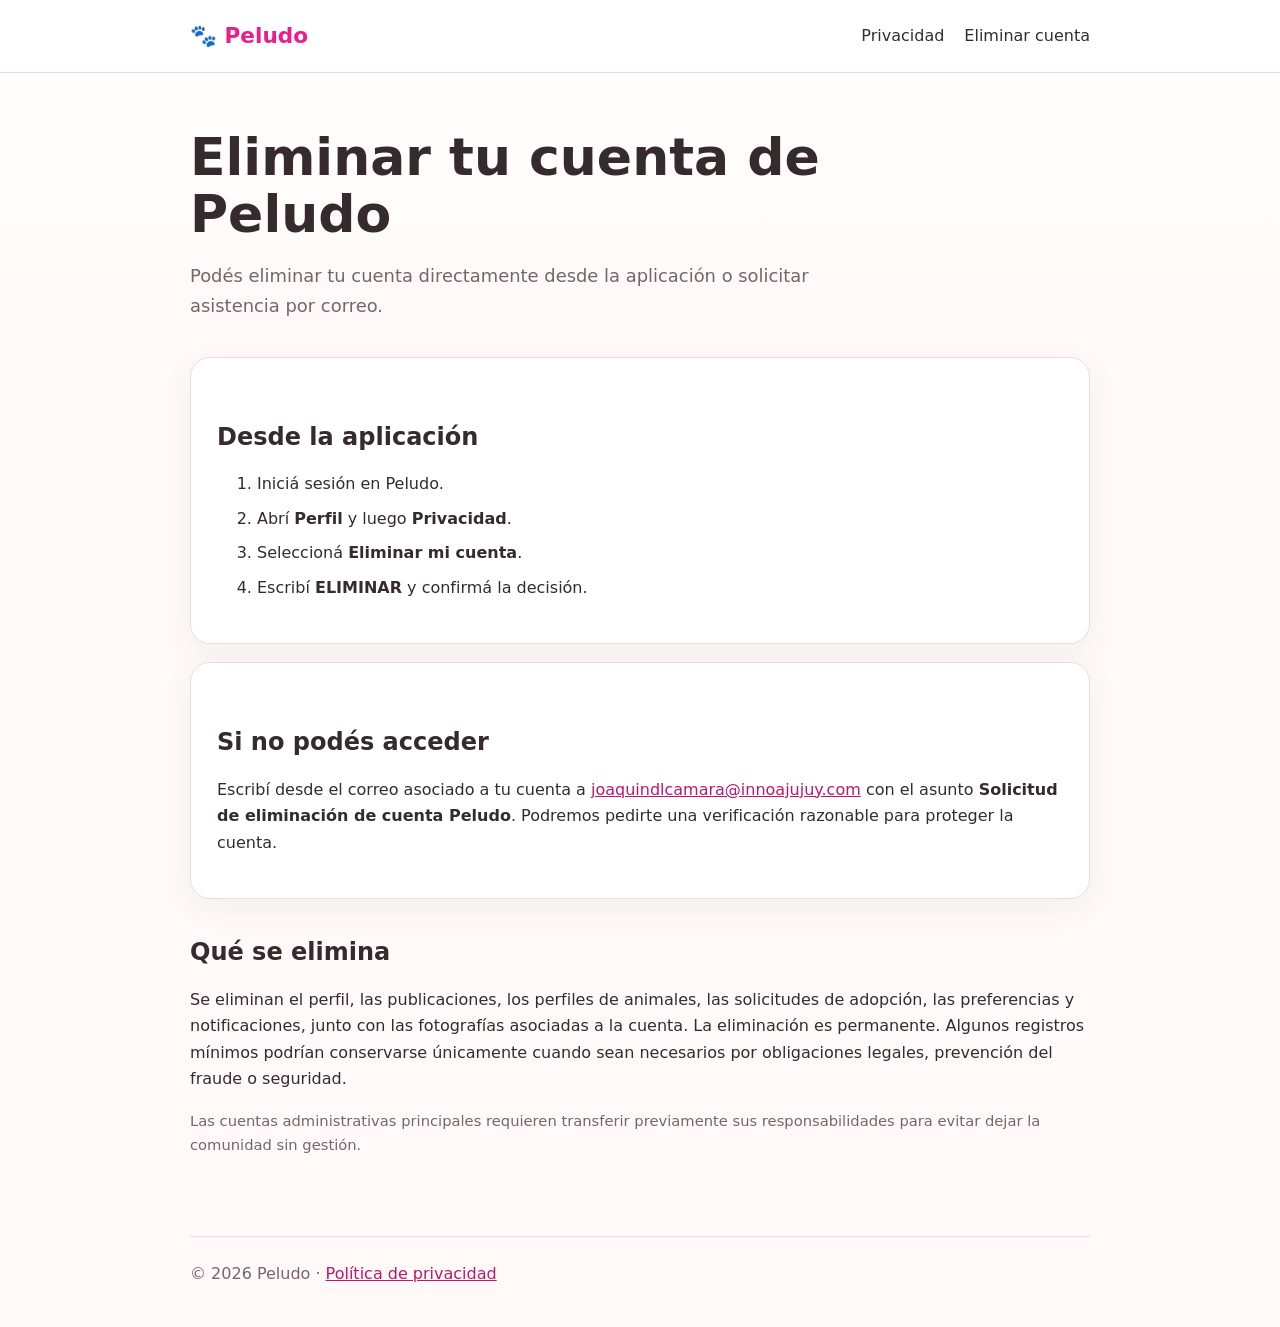
==== delete-account.html @ 45cc85f6 "Publicar privacidad y eliminacion de cuenta" ====
<!doctype html>
<html lang="es">
<head>
  <meta charset="utf-8">
  <meta name="viewport" content="width=device-width, initial-scale=1">
  <meta name="description" content="Cómo eliminar una cuenta y sus datos de Peludo.">
  <title>Eliminar cuenta · Peludo</title>
  <link rel="stylesheet" href="styles.css">
</head>
<body>
  <header><div class="bar"><a class="brand" href="index.html">🐾 Peludo</a><nav><a href="privacy.html">Privacidad</a><a href="delete-account.html">Eliminar cuenta</a></nav></div></header>
  <main>
    <div class="hero"><h1>Eliminar tu cuenta de Peludo</h1><p class="lead">Podés eliminar tu cuenta directamente desde la aplicación o solicitar asistencia por correo.</p></div>

    <section class="card">
      <h2>Desde la aplicación</h2>
      <ol>
        <li>Iniciá sesión en Peludo.</li>
        <li>Abrí <strong>Perfil</strong> y luego <strong>Privacidad</strong>.</li>
        <li>Seleccioná <strong>Eliminar mi cuenta</strong>.</li>
        <li>Escribí <strong>ELIMINAR</strong> y confirmá la decisión.</li>
      </ol>
    </section>

    <section class="card">
      <h2>Si no podés acceder</h2>
      <p>Escribí desde el correo asociado a tu cuenta a <a href="mailto:joaquindlcamara@innoajujuy.com?subject=Solicitud%20de%20eliminación%20de%20cuenta%20Peludo">joaquindlcamara@innoajujuy.com</a> con el asunto <strong>Solicitud de eliminación de cuenta Peludo</strong>. Podremos pedirte una verificación razonable para proteger la cuenta.</p>
    </section>

    <h2>Qué se elimina</h2>
    <p>Se eliminan el perfil, las publicaciones, los perfiles de animales, las solicitudes de adopción, las preferencias y notificaciones, junto con las fotografías asociadas a la cuenta. La eliminación es permanente. Algunos registros mínimos podrían conservarse únicamente cuando sean necesarios por obligaciones legales, prevención del fraude o seguridad.</p>

    <p class="updated">Las cuentas administrativas principales requieren transferir previamente sus responsabilidades para evitar dejar la comunidad sin gestión.</p>
  </main>
  <footer>© 2026 Peludo · <a href="privacy.html">Política de privacidad</a></footer>
</body>
</html>
---- styles.css ----
:root {
  color-scheme: light;
  --pink: #e91e8c;
  --pink-dark: #b9186f;
  --ink: #352b2f;
  --muted: #74666c;
  --paper: #fffaf7;
  --card: #ffffff;
  --line: #efd9e2;
}

* { box-sizing: border-box; }

body {
  margin: 0;
  color: var(--ink);
  background: linear-gradient(180deg, #fff 0, var(--paper) 280px);
  font-family: Inter, system-ui, -apple-system, BlinkMacSystemFont, "Segoe UI", sans-serif;
  line-height: 1.65;
}

header {
  border-bottom: 1px solid var(--line);
  background: rgba(255,255,255,.92);
}

.bar, main, footer {
  width: min(900px, calc(100% - 40px));
  margin: 0 auto;
}

.bar {
  display: flex;
  align-items: center;
  justify-content: space-between;
  min-height: 72px;
}

.brand { color: var(--pink); font-size: 1.35rem; font-weight: 800; text-decoration: none; }
nav a { color: var(--ink); margin-left: 20px; text-decoration: none; }
nav a:hover, a { color: var(--pink-dark); }

main { padding: 56px 0 64px; }
.hero { max-width: 700px; margin-bottom: 36px; }
h1 { font-size: clamp(2rem, 6vw, 3.25rem); line-height: 1.1; margin: 0 0 18px; }
h2 { margin-top: 38px; line-height: 1.25; }
.lead { color: var(--muted); font-size: 1.12rem; }
.updated { color: var(--muted); font-size: .92rem; }

.card {
  padding: 26px;
  margin: 18px 0;
  border: 1px solid var(--line);
  border-radius: 20px;
  background: var(--card);
  box-shadow: 0 10px 32px rgba(93, 47, 67, .06);
}

.actions { display: flex; flex-wrap: wrap; gap: 12px; margin-top: 26px; }
.button {
  display: inline-block;
  padding: 12px 18px;
  border-radius: 999px;
  background: var(--pink);
  color: white;
  font-weight: 700;
  text-decoration: none;
}
.button.secondary { color: var(--pink-dark); background: #fde8f2; }
li + li { margin-top: 8px; }
footer { padding: 24px 0 40px; border-top: 1px solid var(--line); color: var(--muted); }

@media (max-width: 620px) {
  .bar { align-items: flex-start; flex-direction: column; gap: 8px; padding: 14px 0; }
  nav a { margin: 0 16px 0 0; }
  main { padding-top: 38px; }
}
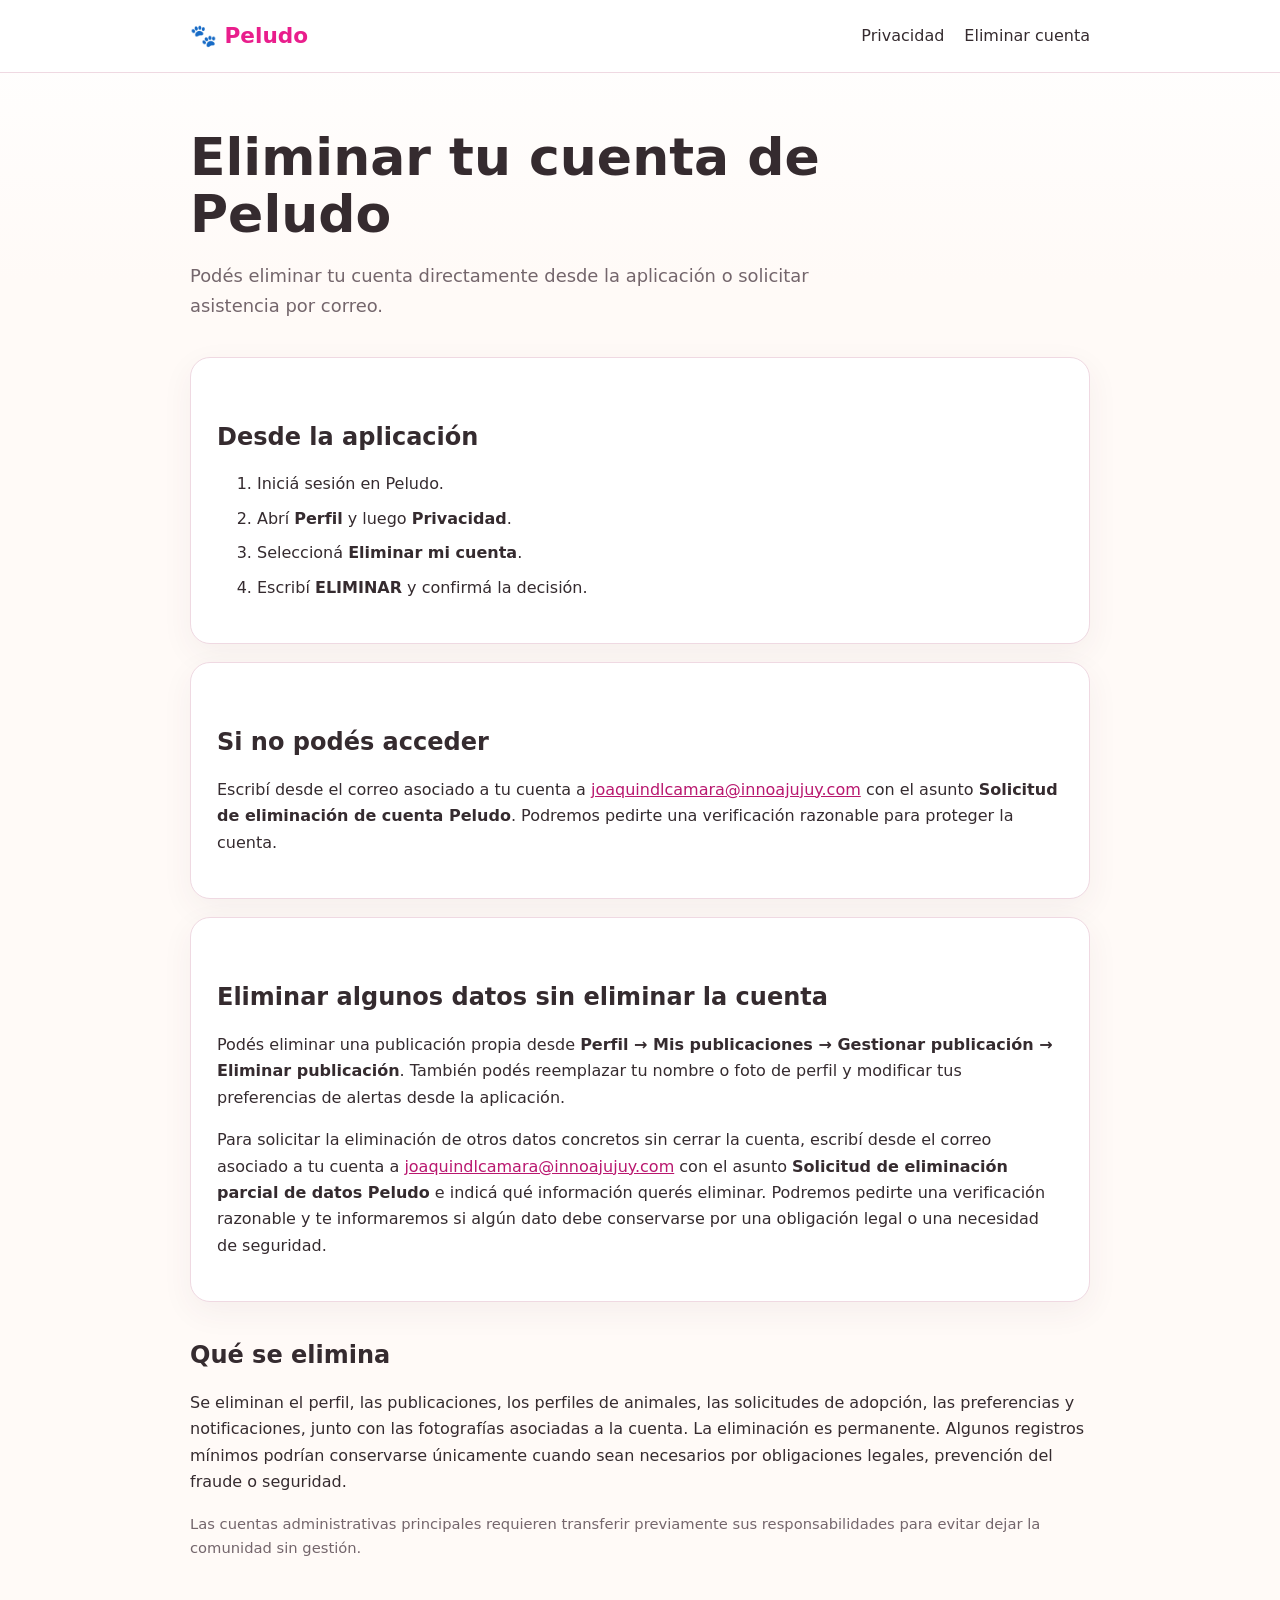
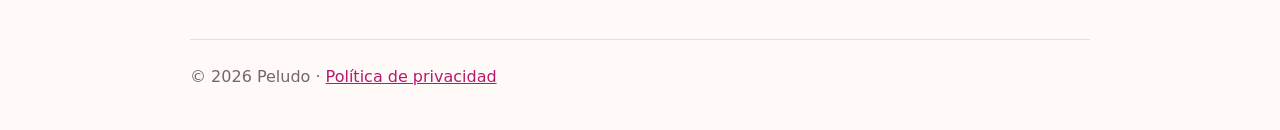
==== commit 4904bce4: "Documentar eliminacion parcial de datos" ====
--- a/delete-account.html
+++ b/delete-account.html
@@ -27,6 +27,12 @@
       <p>Escribí desde el correo asociado a tu cuenta a <a href="mailto:joaquindlcamara@innoajujuy.com?subject=Solicitud%20de%20eliminación%20de%20cuenta%20Peludo">joaquindlcamara@innoajujuy.com</a> con el asunto <strong>Solicitud de eliminación de cuenta Peludo</strong>. Podremos pedirte una verificación razonable para proteger la cuenta.</p>
     </section>
 
+    <section class="card">
+      <h2>Eliminar algunos datos sin eliminar la cuenta</h2>
+      <p>Podés eliminar una publicación propia desde <strong>Perfil → Mis publicaciones → Gestionar publicación → Eliminar publicación</strong>. También podés reemplazar tu nombre o foto de perfil y modificar tus preferencias de alertas desde la aplicación.</p>
+      <p>Para solicitar la eliminación de otros datos concretos sin cerrar la cuenta, escribí desde el correo asociado a tu cuenta a <a href="mailto:joaquindlcamara@innoajujuy.com?subject=Solicitud%20de%20eliminación%20parcial%20de%20datos%20Peludo">joaquindlcamara@innoajujuy.com</a> con el asunto <strong>Solicitud de eliminación parcial de datos Peludo</strong> e indicá qué información querés eliminar. Podremos pedirte una verificación razonable y te informaremos si algún dato debe conservarse por una obligación legal o una necesidad de seguridad.</p>
+    </section>
+
     <h2>Qué se elimina</h2>
     <p>Se eliminan el perfil, las publicaciones, los perfiles de animales, las solicitudes de adopción, las preferencias y notificaciones, junto con las fotografías asociadas a la cuenta. La eliminación es permanente. Algunos registros mínimos podrían conservarse únicamente cuando sean necesarios por obligaciones legales, prevención del fraude o seguridad.</p>
 
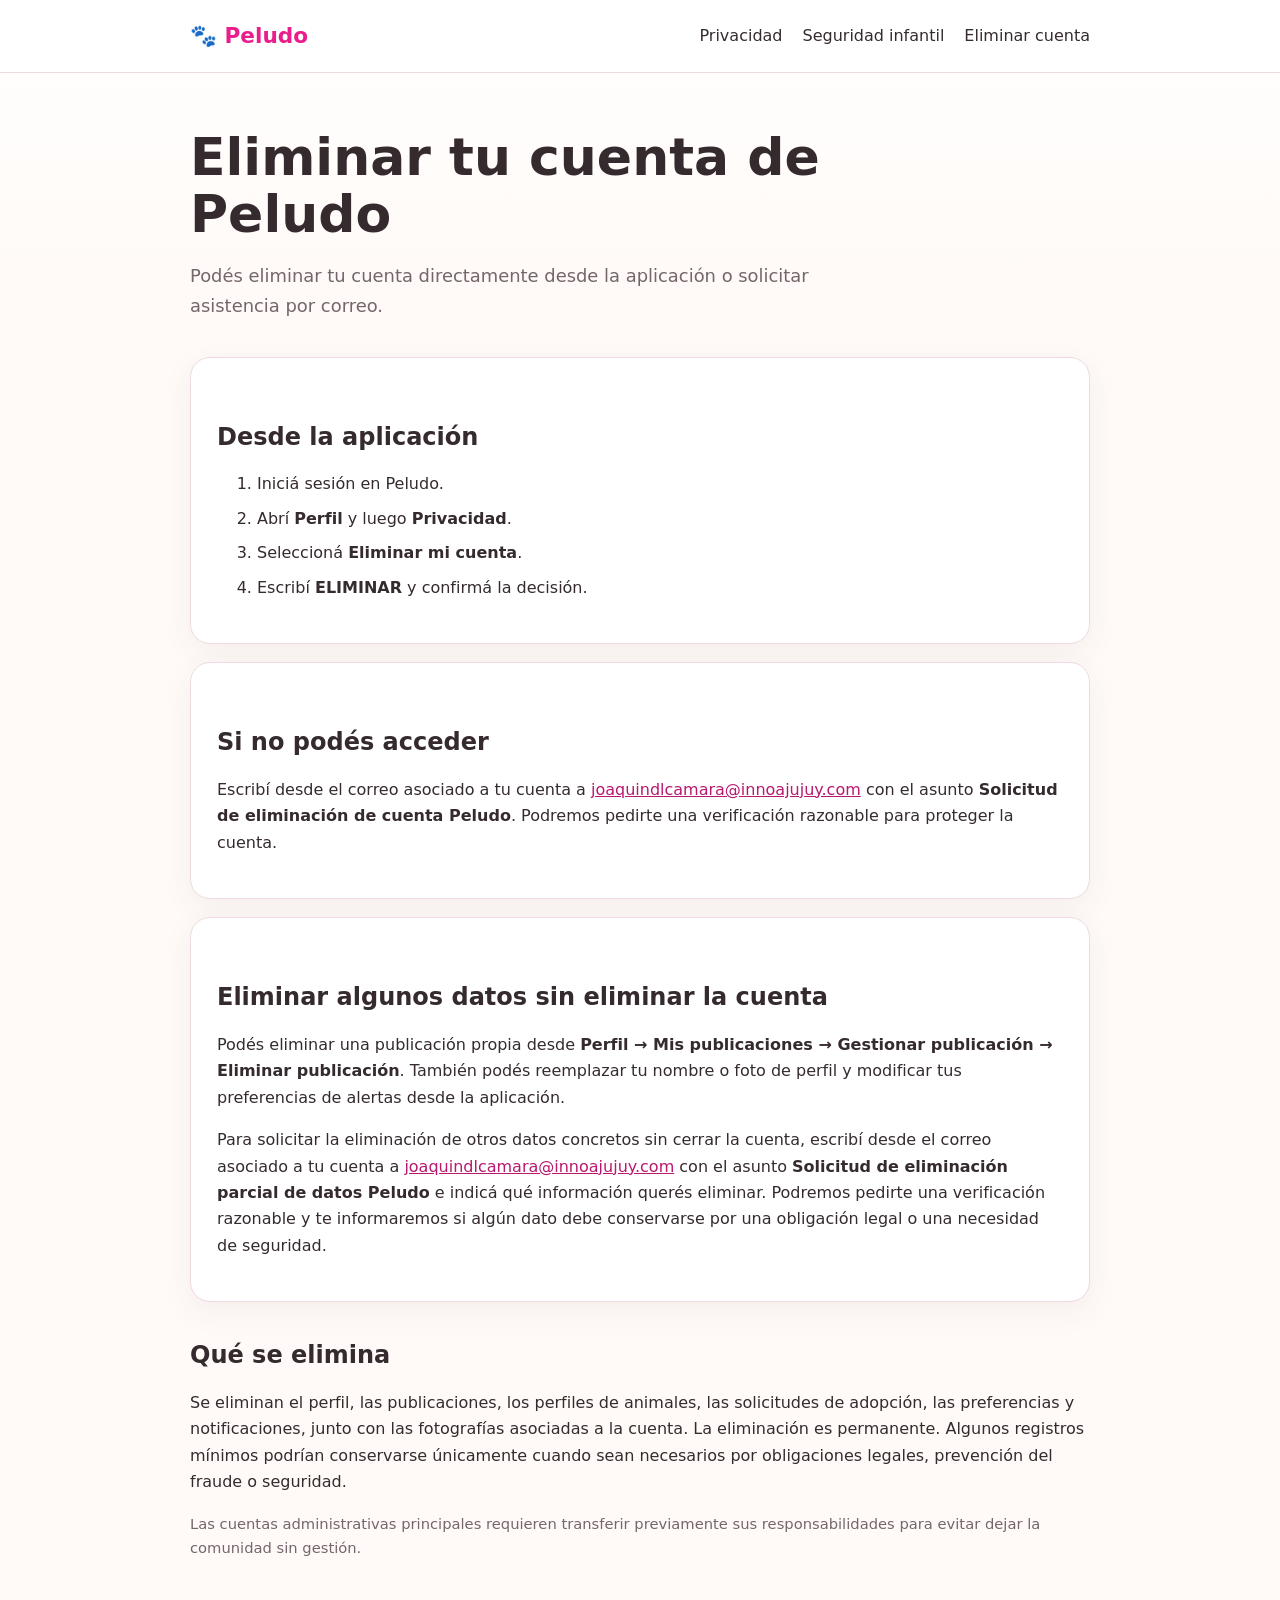
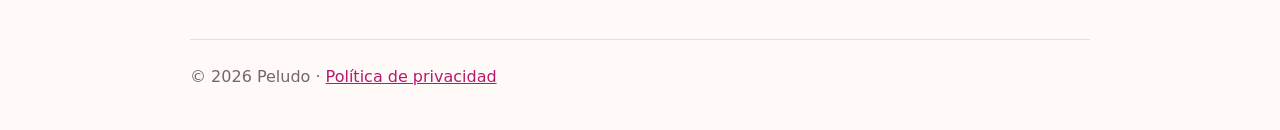
==== commit 1010b5ee: "Publicar estandares de seguridad infantil" ====
--- a/delete-account.html
+++ b/delete-account.html
@@ -8,7 +8,7 @@
   <link rel="stylesheet" href="styles.css">
 </head>
 <body>
-  <header><div class="bar"><a class="brand" href="index.html">🐾 Peludo</a><nav><a href="privacy.html">Privacidad</a><a href="delete-account.html">Eliminar cuenta</a></nav></div></header>
+  <header><div class="bar"><a class="brand" href="index.html">🐾 Peludo</a><nav><a href="privacy.html">Privacidad</a><a href="child-safety.html">Seguridad infantil</a><a href="delete-account.html">Eliminar cuenta</a></nav></div></header>
   <main>
     <div class="hero"><h1>Eliminar tu cuenta de Peludo</h1><p class="lead">Podés eliminar tu cuenta directamente desde la aplicación o solicitar asistencia por correo.</p></div>
 
